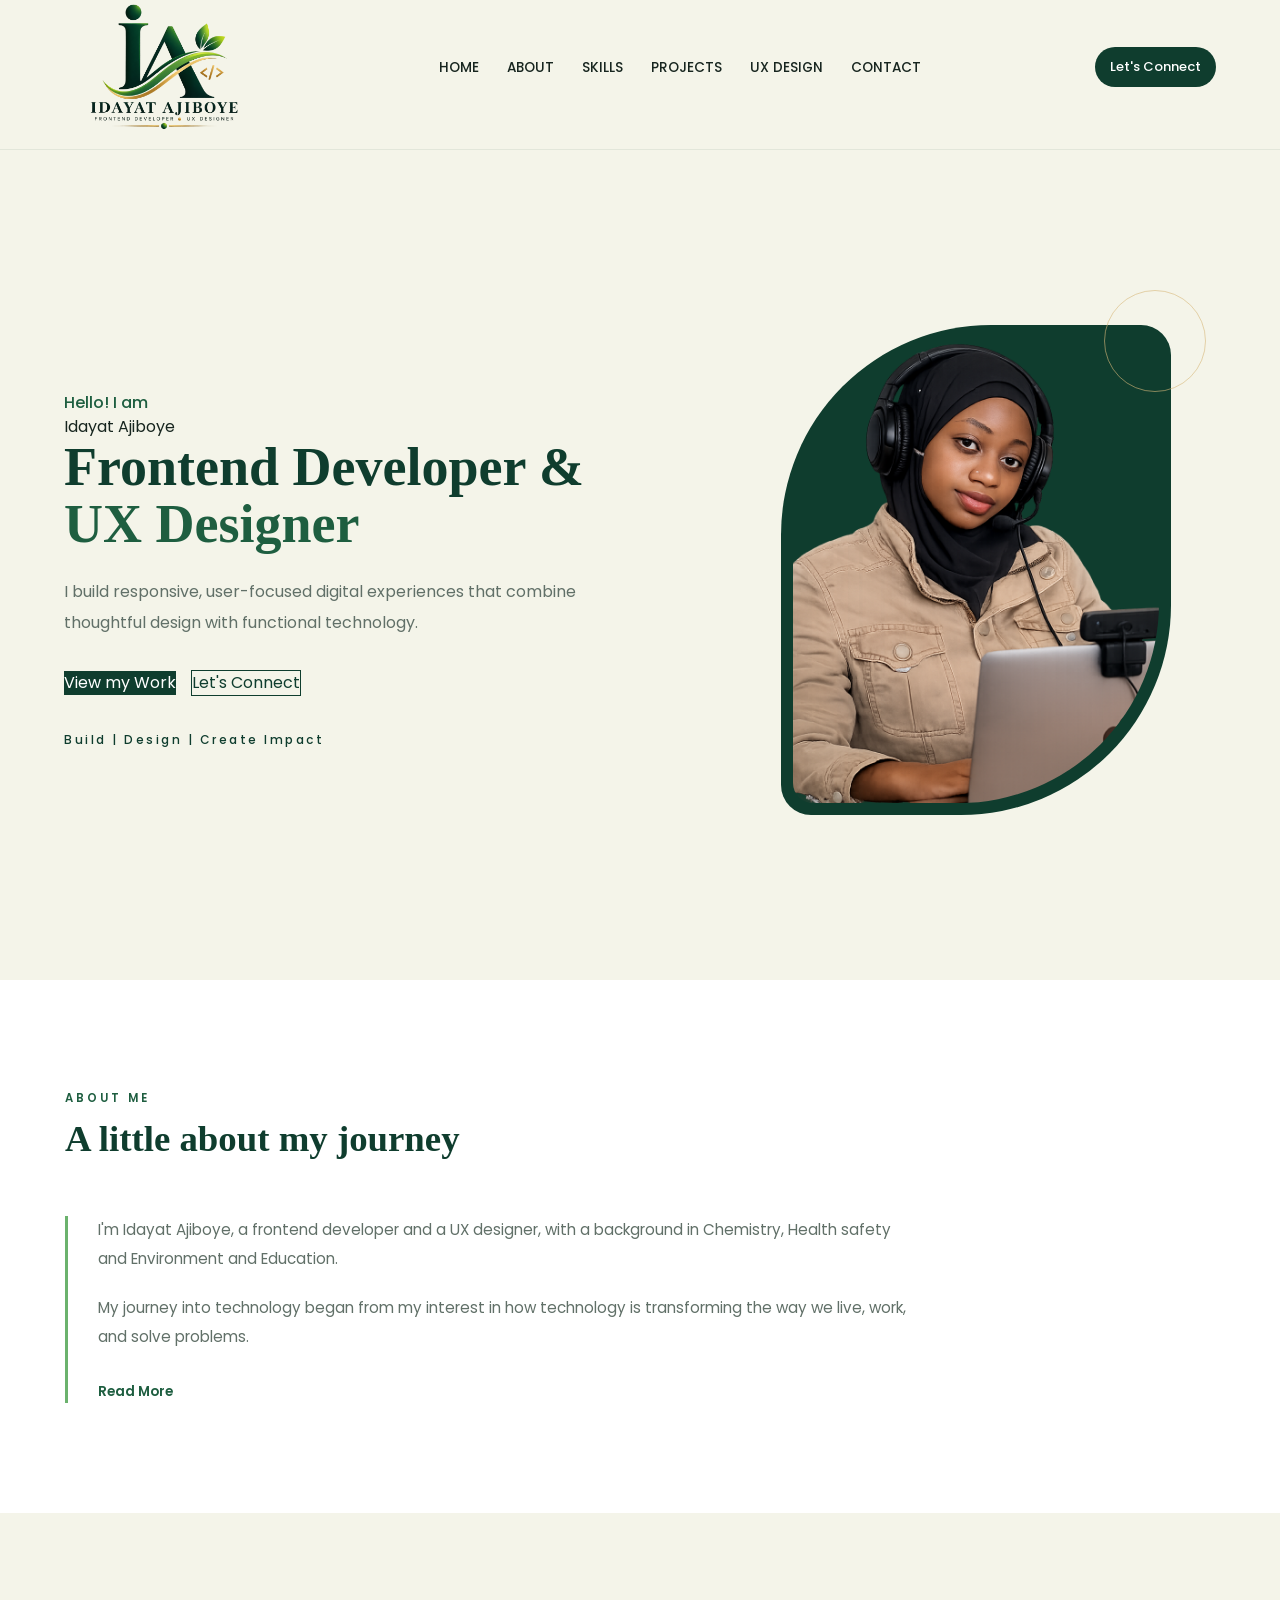
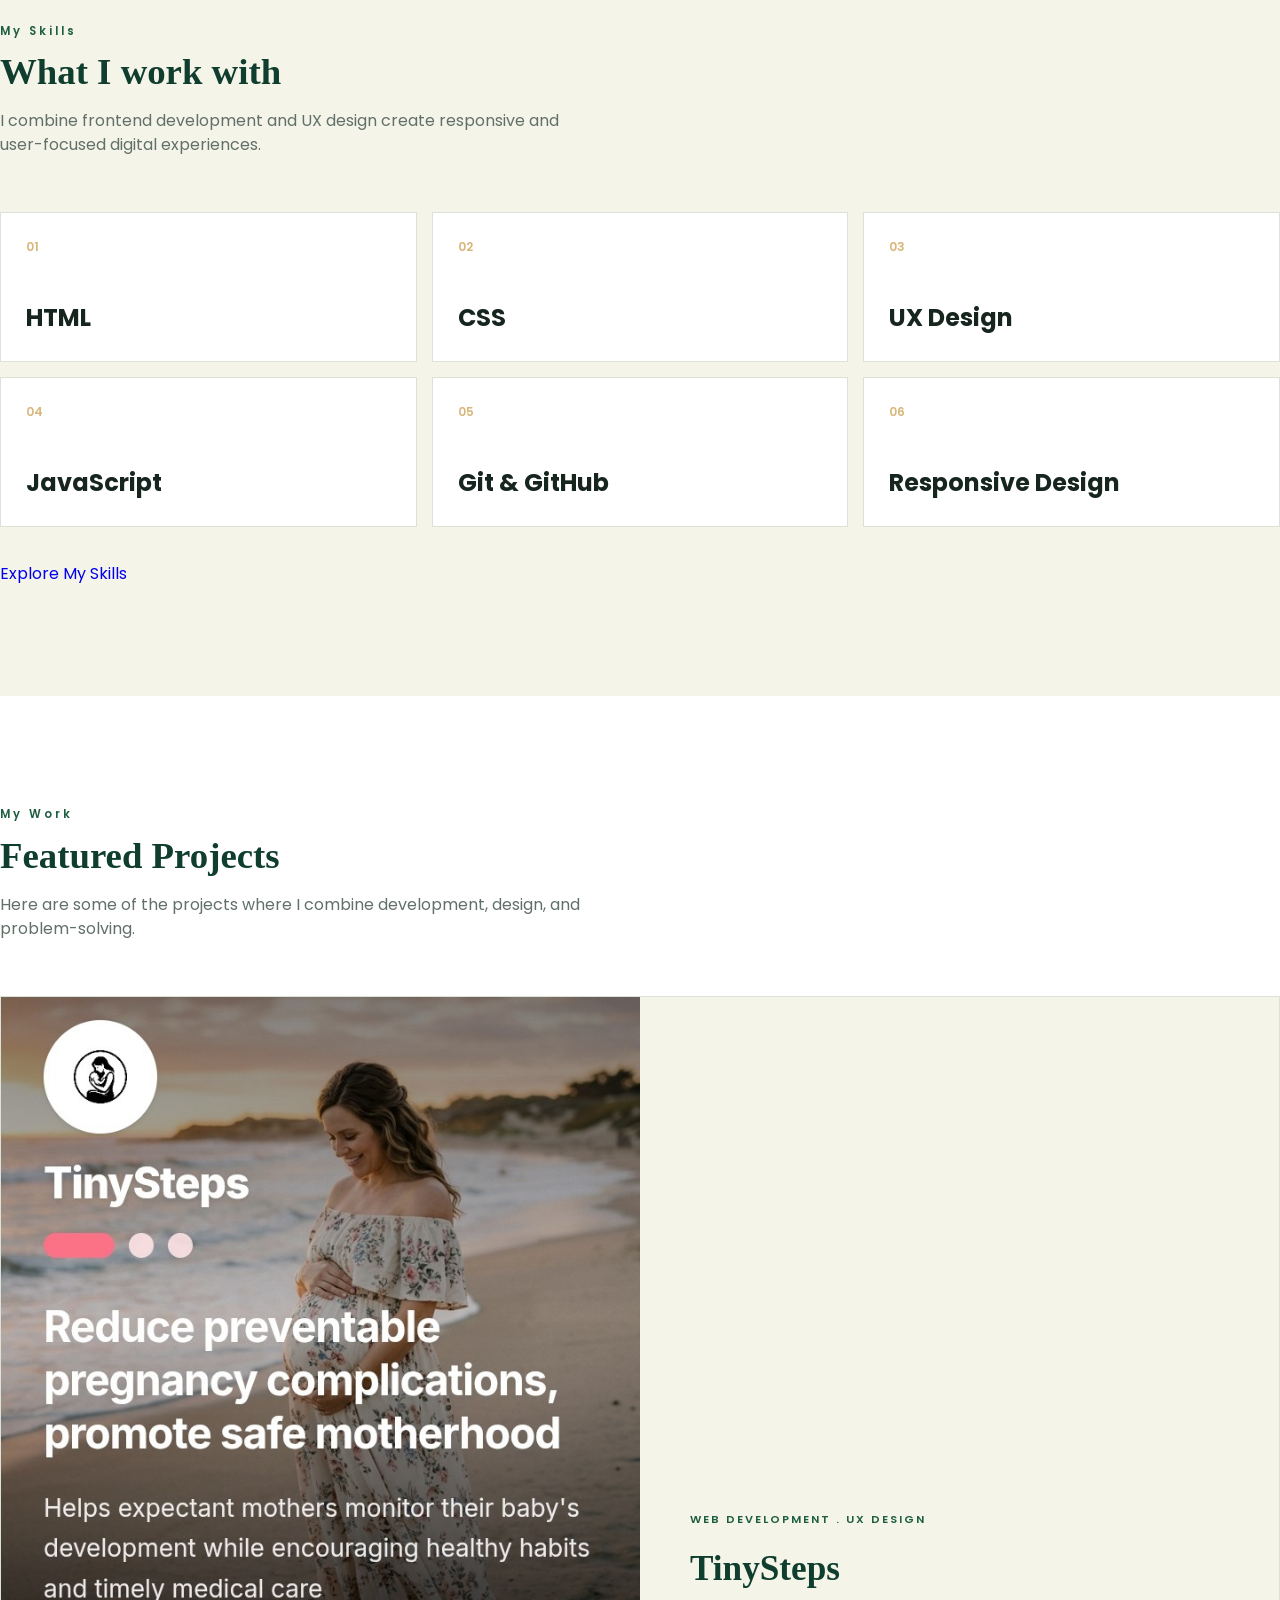
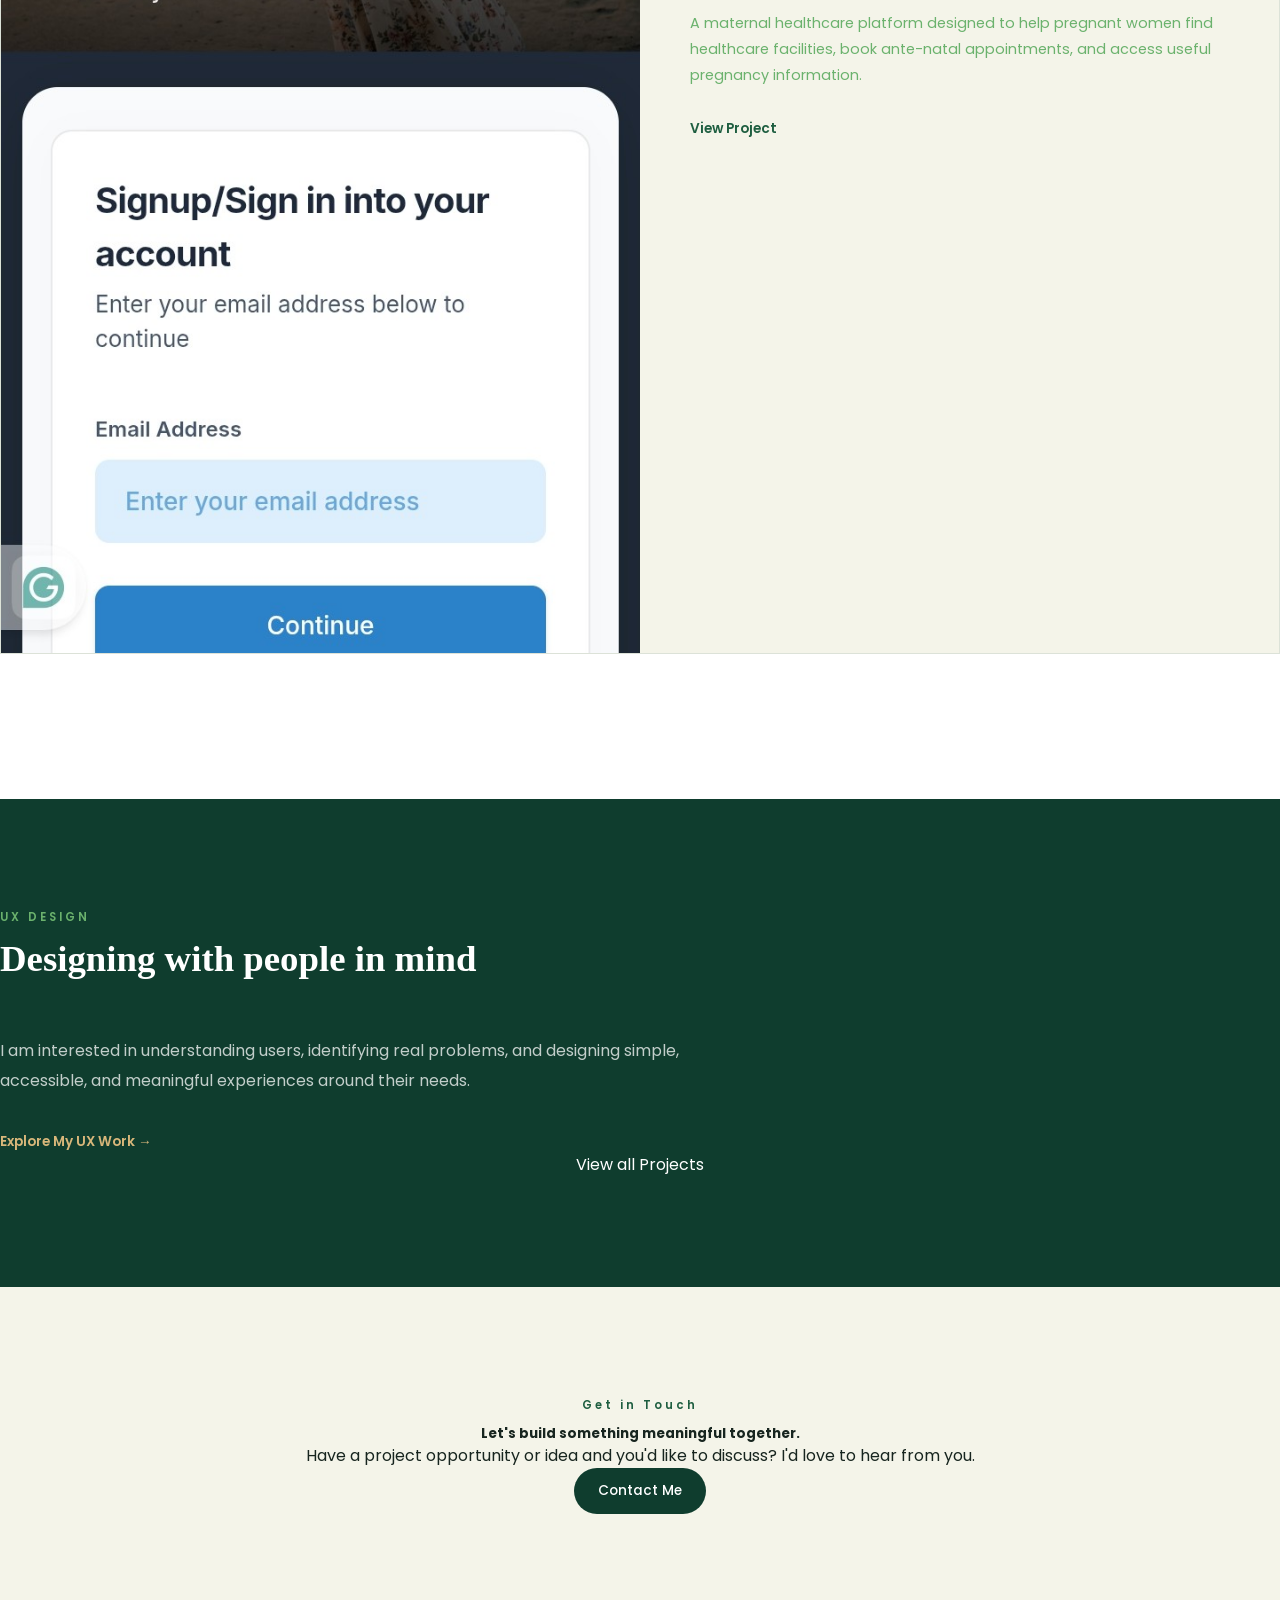
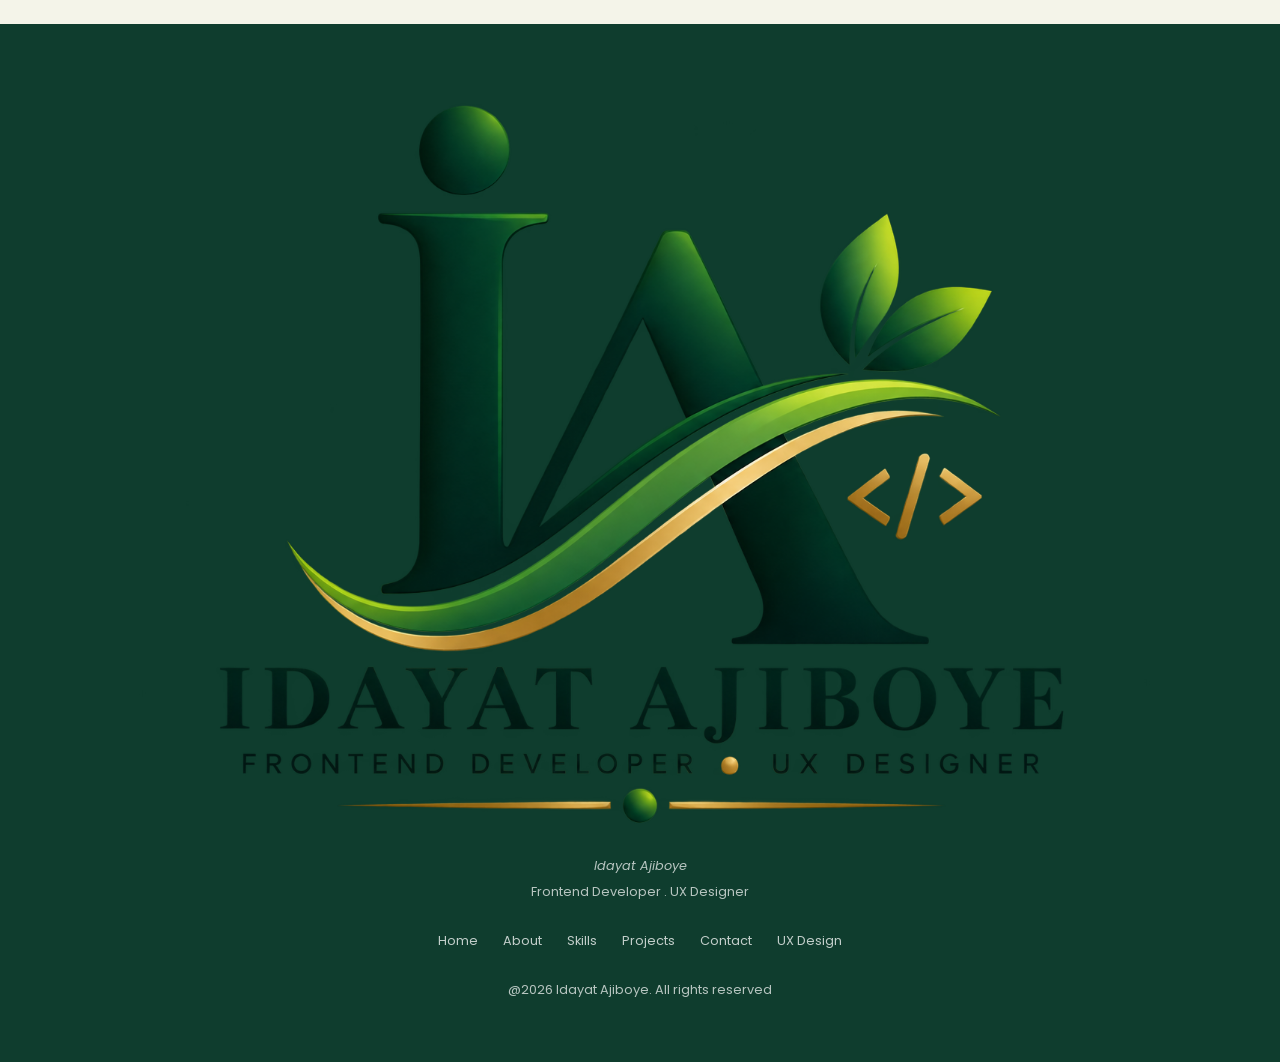
==== index.html @ 7394865a "Add personal portfolio website" ====
<!DOCTYPE html>
<html lang="en">
<head>
    <meta charset="UTF-8">
    <meta name="viewport" content="width=device-width, initial-scale=1.0">
    <title>IDAYAT AJIBOYE</title>
      <link rel="preconnect" href="https://fonts.googleapis.com">
    <link rel="preconnect" href="https://fonts.gstatic.com" crossorigin>

    <link
        href="https://fonts.googleapis.com/css2?family=Playfair+Display:wght@600;700&family=Poppins:wght@300;400;500;600&display=swap"
        rel="stylesheet"
    >
    <link rel="stylesheet" href="index.css">
</head>
<body>
    <!-----------------------header----------------------------------->
    <header class="header">
        <nav class="navbar">
         <img src="images/logoa.png" alt="portfolio logoimage" class="logo">
            <ul class="nav-links">
                <li><a href="#home">HOME</a></li>
                <li><a href="#about">ABOUT</a></li>
                <li><a href="#skills">SKILLS</a></li>
                <li><a href="#projects">PROJECTS</a></li>
                <li><a href="#ux-design">UX DESIGN</a></li>
                <li><a href="#contact">CONTACT</a></li>
            </ul>
            <a href="contact.html" class="nav-button">Let's Connect</a>
    </nav>
    </header>
    <!----------------------------hero section------------------------------->
    <section class="hero" id="hero">
        <div class="hero-content">
            <span class="first">Hello!</span>
            <span class="second">I am </span>
            <p>Idayat <span>Ajiboye</span></p>
            <h1>Frontend Developer & <span>UX Designer</span></h1>
            <p class="hero-description">I build responsive, user-focused digital experiences that combine thoughtful design with functional technology.</p>
            <div class="hero-buttons">
                <a href="projects.html" class="primary-btn">View my Work</a>
                <a href="contact.html" class="secondary-btn">Let's Connect</a>
            </div>
            <p class="brand-statement">Build | Design | Create Impact</p>
        </div>

        <div class="hero-image">
            <div class="image-frame">
                <img src="images/mmm.png" alt="portrait image of Idayat Ajiboye">
            </div>
        </div>
    </section>

    <!---------------------------About section-------------------------->
    <section class="about" id="about">
        <div class="container">
            <div class="section-heading">
                <p class="section-label">ABOUT ME</p>
                <h2>A little about my journey</h2>
            </div>
            <div class="about-content">
                <div class="about-text">
                    <p>I'm Idayat Ajiboye, a frontend developer and a UX designer, with a background in Chemistry, Health safety and Environment and Education.</p>
                    <p>My journey into technology began from my interest in how technology is transforming the way we live, work, and solve problems.</p>
                    <a href="about.html" class="text-link">Read More</a>
                </div>
            </div>
        </div>
    </section>

    <!-------------------------Skills section---------------------------------->
    <section class="skills" id="skills">
        <div class="section-container">
            <div class="section-heading">
                <p class="section-label">My Skills</p>
                <h2>What I work with</h2>
                <p>I combine frontend development and UX design create responsive and user-focused digital experiences.</p>
            </div>
            <div class="skills-list">
                <div class="skills-item">
                    <span>01</span>
                    <h2>HTML</h2>
                </div>
                 <div class="skills-item">
                    <span>02</span>
                    <h2>CSS</h2>
                </div>
                 <div class="skills-item">
                    <span>03</span>
                    <h2>UX Design</h2>
                </div>
                 <div class="skills-item">
                    <span>04</span>
                    <h2>JavaScript</h2>
                </div>
                 <div class="skills-item">
                    <span>05</span>
                    <h2>Git & GitHub</h2>
                </div>
                 <div class="skills-item">
                    <span>06</span>
                    <h2>Responsive Design</h2>
                </div>
            </div>
            <a href="skills.html">Explore My Skills</a>
        </div>
    </section>

    <!----------------------------projects section------------------------------------>
    <section class="project" id="projects">
        <div class="section-container">
            <div class="section-heading">
                <p class="section-label">My Work</p>
                <h2>Featured Projects</h2>
                <p>Here are some of the projects where I combine development, design, and problem-solving.</p>
            </div>
            <div class="project-card">
                <div class="project-image">
                    <span><img src="images/tiny.jpg" alt=""></span>
                </div>
                <div class="project-content">
                    <p class="category-content">WEB DEVELOPMENT . UX DESIGN</p>
                    <h3>TinySteps</h3>
                    <p>A maternal healthcare platform designed to help pregnant women find healthcare facilities, book ante-natal appointments, and access useful pregnancy information.</p>
                    <a href="projects.html" class="text-link">View Project</a>
                </div>
            </div>
        </div>
    </section>

    <section class="ux-preview" id="ux-design">
            <div class="section-container">
                <div class="section-heading">
                    <p class="section-label">
                        UX DESIGN
                    </p>
                    <h2>
                        Designing with people in mind
                    </h2>
                </div>
                <div class="ux-content">
                    <p>
                        I am interested in understanding users, identifying
                        real problems, and designing simple, accessible, and
                        meaningful experiences around their needs.
                    </p>
                    <a href="ux-design.html" class="text-link">
                        Explore My UX Work →
                    </a>
                </div>
            </div>
                <div class="project-btn">
                <a href="projects.html" class="primary-btn">View all Projects</a>
            </div>
        </section>


    <!-------------------------CONTACT SECTION-------------------------------------------------->
      <section class="contact" id="contact">
        <div class="contact-container">
            <div class="contact-contect">
                <h2 class="section-label">Get in Touch</h2>
                <h5>Let's build something meaningful together. </h5>
                <p>Have a project opportunity or idea and you'd like to discuss? I'd love to hear from you.</p>
                <a href="contact.html" class="btn primary-btn">Contact Me</a>
            </div>
        </div>
      </section>

      <!---------------------------footer section------------------------------------->
      <footer class="footer">
        <div class="footer-container">
            <div class="footer-logo">
                <img src="images/logoa.png" alt="">
            </div>
            <p><i>Idayat Ajiboye</i></p>
            <p>Frontend Developer . UX Designer</p>
            <div class="footer-link">
                <a href="#home">Home</a>
                <a href="#about">About</a>
                <a href="#skills">Skills</a>
                <a href="#projects">Projects</a>
                <a href="#contact">Contact</a>
                <a href="#ux-design">UX Design</a>
            </div>
            <p class="copywright">@2026 Idayat Ajiboye. All rights reserved</p>
        </div>
      </footer>

      <!-------------------------java section----------------------------------->
      <script src="script.js"></script>
</body>
</html>
---- index.css ----
/*===========color variables=========*/
@import url('https://fonts.googleapis.com/css2?family=Playfair+Display:wght@600;700&family=Poppins:wght@300;400;500;600&display=swap');

:root {
    --deep-green: #0f3d2e;
    --forest-green: #1e5e40;
    --lime-green: #6bb26d;
    --gold: #d8b77a;
    --cream: #f4f4e9;
    --white: #ffffff;
    --light-text: #617068;
    --dark-text: #17251f;
    --soft-cream: #e9ecdf;
    --border: #dce2d8;
    --heading-font: 'playfair', serif;
    --body-font: 'poppins', sans-serif;
    --transition: 0.3s ease;

}

* {
    margin: 0;
    padding: 0;
    box-sizing: border-box;
}

html {
    scroll-behavior: smooth;
}

body {
    font-family: var(--body-font);
    background-color: var(--cream);
    color: var(--dark-text);
    line-height: 1.5;
}

a {
    text-decoration: none;
}

img {
    max-width: 100%;
    display: block;
}

ul {
    list-style: none;
}

.container {
    width: 90%;
    max-width: 1150px;
    margin: 0 auto;
}

.header {
    width: 100%;
    height: 150px;
    background: var(--cream);
    position: sticky;
    top: 0;
    z-index: 1000;
    margin-bottom: 10px;
    border-bottom: 0.5px solid rgba(15, 61, 46, 0.08);
}

.navbar {
    width: 90%;
    max-width: 1200px;
    min-height: 80px;
    margin: 0 auto;
    display: flex;
    align-items: center;
    justify-content: space-between;
}

.logo {
    font-family: var(--heading-font);
    font-size: 1.5rem;
    font-weight: 500;
    color: var(--deep-green);
    position: relative;
    width: 200px;
}

.logo::after {
    content: "";
    position: absolute;
    width: 28px;
    height: 3px;
    background-color: var(--lime-green);
    bottom: -2px;
    left: 2px;
    border-radius: 10px;
}

.nav-links {
    display: flex;
    align-items: center;
    gap: 28px;
}

.nav-links a {
    color: var(--dark-text);
    font-size: 0.85rem;
    font-weight: 500;
    position: relative;
    transition: var(--transition);
}

.nav-links::after {
    content: "";
    position: absolute;
    width: 0;
    height: 2px;
    background-color: var(--lime-green);
    left: 0;
    bottom: -7px;
    transition: var(--transition);
}

.nav-links a:hover {
      color: var(--forest-green);
}

.nav-links a:hover::after {
    width: 100%;
}

.nav-button {
    background-color: var(--deep-green);
    color: var(--white);
    padding: 10px 15px;
    border-radius: 30px;
    font-size: 0.82rem;
    font-weight: 500;
    transition: var(--transition);
}

.nav-button:hover {
    background-color: var(--forest-green);
    transform: translateY(-2px);
}

.hero {
    width: 90%;
    max-width: 1200px;
    min-height: calc(100vh - 80px);
    margin: 0 auto;
    display: flex;
    align-items: center;
    justify-content: space-between;
    gap: 70px;
    padding: 70px 0;
}

.hero-content {
    flex: 1;
}

.first, .second {
    color: var(--forest-green);
    font-size: 1rem;
    font-weight: 500;
    margin-bottom: 15px;
}

.hero h1 {
    font-family: var(--heading-font);
    font-size: clamp(3.2rem, 6vh, 5.5rem);
    line-height: 1.05;
    color: var(--deep-green);
    margin-bottom: 25px;
}

.hero h1 span {
    display: block;
    color: var(--forest-green);
}

.hero-description {
    max-width: 570px;
    color: var(--light-text);
    font-size: 1rem;
    line-height: 1.9;
    margin-bottom: 32px;
}

.hero-buttons {
      display: flex;
      align-items: center;
      gap: 15px;
      margin-bottom: 35px;
}

.btn {
    display: inline-block;
    padding: 13px 24px;
    border-radius: 30px;
    font-size: 0.85rem;
    font-weight: 500;
    transition: var(--transition);
}

.primary-btn {
    background-color: var(--deep-green);
    color: var(--white);
}

.primary-btn:hover {
    background-color: var(--forest-green);
    transform: translateY(-3px);
}

.secondary-btn {
    border: 1.5px solid var(--deep-green);
    color: var(--deep-green);
    background-color: transparent;
}

.secondary-btn:hover {
    background-color: var(--deep-green);
    color: var(--white);
    transform: translateY(-3px);
}

.brand-statement {
    color: var(--deep-green);
    font-size: 0.75rem;
    font-weight: 500;
    letter-spacing: 2.5px;
}

.brand-statement span {
    color: var(--gold);
    margin: 0 7px;
}

.hero-image {
    flex: 0.8;
    display: flex;
    justify-content: center;
}

.image-frame {
    width: 390px;
    height: 490px;
    background-color: var(--deep-green);
    border-radius: 210px 30px;
    padding: 12px;
    position: relative;
    box-shadow: 0 25px 60px rgba(15, 61, 46, 0.18,);
}

.image-frame::before {
    content: "";
    position: absolute;
    width: 100px;
    height: 100px;
    border: 1px solid var(--gold);
    border-radius: 50%;
    top: -35px;
    right: -35px;
    opacity: 0.6;
}

.image-frame img {
    width: 100%;
    height: 100%;
    object-fit: cover;
    border-radius: 200px 20px;
}

.about, .skills, .project, .ux-preview, .contact {
    padding: 110px 0;
}

.section-heading {
    max-width: 700px;
    margin-bottom: 55px;
}

.section-label {
    color: var(--forest-green);
    font-size: 0.72rem;
    font-weight: 600;
    letter-spacing: 3px;
    margin-bottom: 10px;
}

.section-heading h2 {
    font-family: var(--heading-font);
    color: var(--deep-green);
    font-size: clamp(2.3rem, 4vh, 3.5rem);
    line-height: 1.2;
    margin-bottom: 15px;
}

.section-heading > p:last-child {
    color: var(--light-text);
    max-width: 600px;
}

.about {
    background-color: var(--white);
}

.about-content {
    display: flex;
    max-width: 850px;
}

.about-text {
    border-left: 3px solid var(--lime-green);
    padding-left: 30px;
}

.about-text p {
    color: var(--light-text);
    margin-bottom: 20px;
    font-size: 0.95rem;
    line-height: 1.9;
}

.text-link {
    display: inline-block;
    color: var(--forest-green);
    font-size: 0.85rem;
    font-weight: 600;
    margin-top: 10px;
    transition: var(--transition);
}

.text-link:hover {
    color: var(--lime-green);
    transform: translateX(5px);
}

.skills {
    background-color: var(--cream);
}

.skills-list {
    display: grid;
    grid-template-columns: repeat(3, 1fr);
    gap: 15px;
    margin-bottom: 35px;
}

.skills-item {
    background-color: var(--white);
    min-height: 150px;
    padding: 25px;
    border: 1px solid var(--border);
    display: flex;
    flex-direction: column;
    justify-content: space-between;
    transition: var(--transition);
}

.skills-item span {
    color: var(--gold);
    font-size: 0.75rem;
    font-weight: 600;
}

.skills-item h3 {
    font-family: var(--heading-font);
    color: var(--deep-green);
    font-size: 1.35rem;
}

.skills-item:hover {
    border-color: var(--lime-green);
    transform: translateY(-6px);
    box-shadow: 0 15px 30px rgba(15, 61, 46, 0.08);
}

.project {
    background-color: var(--white);
}

.project-card {
    display: grid;
    grid-template-columns: 1fr 1fr;
    background-color: var(--cream);
    border: 1px solid var(--border);
    overflow: hidden;
    margin-bottom: 35px;
}

.project-image {
    min-height: 350px;
    background-color: var(--deep-green);
    display: flex;
    align-items: center;
    justify-content: center;
    position: relative;
}

.project-image::before {
    content: "";
    width: 200px;
    height: 200px;
    border: 1px solid var(--lime-green);
    border-radius: 50%;
    position: absolute;
}

.project-image span {
    font-family: var(--heading-font);
    font-size: 2rem;
    color: var(--white);
    position: relative;
    z-index: 1;
}

.project-content {
    padding: 50px;
    display: flex;
    flex-direction: column;
    justify-content: center;
}

.project-content h3 {
    font-family: var(--heading-font);
    color: var(--deep-green);
    font-size: 2.2rem;
    margin-bottom: 15px;
}

.category-content {
    color: var(--forest-green);
    font-size: 0.7rem;
    font-weight: 600;
    letter-spacing: 2px;
    margin-bottom: 15px;
}

.project-content > p:not(.category-content) {
    color: var(--lime-green);
    font-size: 0.9rem;
    line-height: 1.8;
    margin-bottom: 20px;
}

.project-btn {
    text-align: center;
}

.contact {
    background-color: var(--cream);
    text-align: center;
}

.contact-content {
    max-width: 750px;
    margin: 0 auto;
}

.category-content .section-label {
    margin-bottom: 15px;
}

.contact-content h2 {
    font-family: var(--heading-font);
    color: var(--deep-green);
    font-size: clamp(2.3rem, 5vh, 4rem);
    line-height: 1.2;
    margin-bottom: 20px;
}
.contact-content p {
    color: var(--light-text);
    max-width: 600px;
    margin: 0 auto 30px;
    line-height: 1.8;
}


.ux-preview {
    background-color: var(--deep-green);

    color: var(--white);
}

.ux-preview .section-label {
    color: var(--lime-green);
}

.ux-preview .section-heading h2 {
    color: var(--white);
}

.ux-content {
    max-width: 750px;
}

.ux-content p {
    color: rgba(255, 255, 255, 0.75);
    font-size: 1rem;
    line-height: 1.9;
    margin-bottom: 25px;
}

.ux-preview .text-link {
    color: var(--gold);
}

.ux-preview .text-link:hover {
    color: var(--lime-green);
}



.footer {
    background-color: var(--deep-green);
    color: var(--white);
    padding: 55px 0 ;
}

.footer-container {
    width: 90%;
    max-width: 1150px;
    margin: 0 auto;
    text-align: center;
}

.footer-logo {
    font-family: var(--heading-font);
    font-size: 2.2rem;
    color: var(--white);
    margin-bottom: 10px;
}

.footer-container > p {
    font-size: 0.8rem;
    color: rgba(255, 255, 255, 0.7);
    margin-bottom: 7px;
}

.footer-link {
    display: flex;
    justify-content: center;
    flex-wrap: wrap;
    gap: 25px;
    margin: 30px 0;
}

.footer-link a {
    color: rgba(255, 255, 255, 0.75);
    font-size: 0.8rem;
    transition: var(--transition);
}

.footer-link a:hover {
    color: var(--gold);
}

.copyright {
    border-top: 1px solid rgba(255, 255, 255, 0.1);
    padding-top: 25px;
    margin-top: 20px;
}



/*============================================
  TABLET RESPONSIVENESS
======================================== */

@media (max-width: 950px) {

    .nav-links {
        gap: 15px;
    }

    .nav-links a {
        font-size: 0.75rem;
    }

    .hero {
        gap: 40px;
    }

    .image-frame {
        width: 330px;
        height: 430px;
    }

    .skills-list {
        grid-template-columns: repeat(2, 1fr);
    }
}


/* ========================================
   16. MOBILE RESPONSIVENESS
======================================== */

@media (max-width: 750px) {

    .navbar {
        min-height: 70px;
    }

    .nav-links {
        display: none;
    }

    .nav-button {
        padding: 9px 15px;
    }


    /* Hero */

    .hero {
        flex-direction: column;
        text-align: center;
        min-height: auto;
        padding: 80px 0;
    }

    .hero-content {
        order: 1;
    }

    .hero-image {
        order: 2;
        margin-top: 30px;
    }

    .hero-description {
        margin-left: auto;
        margin-right: auto;
    }

    .hero-buttons {
        justify-content: center;
        flex-wrap: wrap;
    }

    .brand-statement {
        font-size: 0.68rem;
    }


    /* Sections */

    .about,
    .skills,
    .project,
    .ux-preview,
    .contact{
        padding: 80px 0;
    }


    /* Skills */

    .skills-list {
        grid-template-columns: 1fr;
    }


    /* Project */

    .project-card {
        grid-template-columns: 1fr;
    }

    .project-image {
        min-height: 250px;
    }

    .project-content {
        padding: 35px 25px;
    }
}


/* ========================================
   17. SMALL PHONES
======================================== */

@media (max-width: 450px) {

    .hero h1 {
        font-size: 2.8rem;
    }

    .hero-buttons {
        flex-direction: column;
    }

    .btn {
        width: 210px;

        text-align: center;
    }

    .image-frame {
        width: 280px;
        height: 360px;
    }

    .section-heading h2 {
        font-size: 2.2rem;
    }

    .project-content h3 {
        font-size: 1.8rem;
    }
}

/* ========================================
   18. PAGE HERO
======================================== */

.page-hero {
    padding: 120px 0 100px;
    background-color: var(--cream);
}

.page-hero h1 {
    max-width: 850px;

    font-family: var(--heading-font);
    color: var(--deep-green);

    font-size: clamp(3rem, 6vw, 5.5rem);
    line-height: 1.1;

    margin-bottom: 25px;
}

.page-hero h1 span {
    display: block;
    color: var(--forest-green);
}

.page-hero > .section-container > p:last-child {
    max-width: 700px;

    color: var(--light-text);

    font-size: 1rem;
    line-height: 1.9;
}


/* ========================================
   19. ABOUT PAGE
======================================== */

.about-story,
.beyond-tech {
    padding: 110px 0;
    background-color: var(--white);
}

.tech-journey,
.career-direction {
    padding: 110px 0;
    background-color: var(--cream);
}

.what-i-do {
    padding: 110px 0;
    background-color: var(--soft-cream);
}


/* Two-column layout */

.two-column-layout {
    display: grid;
    grid-template-columns: 0.8fr 1.2fr;

    gap: 100px;
}

.story-heading h2 {
    font-family: var(--heading-font);

    color: var(--deep-green);

    font-size: clamp(2.2rem, 4vw, 3.5rem);

    line-height: 1.2;
}

.story-content p,
.journey-content p {
    color: var(--light-text);

    font-size: 0.95rem;
    line-height: 1.9;

    margin-bottom: 22px;
}

.journey-content {
    max-width: 800px;
}


/* What I do */

.what-i-do-grid {
    display: grid;

    grid-template-columns: repeat(3, 1fr);

    gap: 20px;
}

.what-i-do-card {
    background-color: var(--white);

    padding: 35px;

    min-height: 290px;

    border: 1px solid var(--border);

    transition: var(--transition);
}

.what-i-do-card span {
    display: inline-block;

    color: var(--gold);

    font-size: 0.75rem;
    font-weight: 600;

    margin-bottom: 50px;
}

.what-i-do-card h3 {
    font-family: var(--heading-font);

    color: var(--deep-green);

    font-size: 1.5rem;

    margin-bottom: 15px;
}

.what-i-do-card p {
    color: var(--light-text);

    font-size: 0.85rem;

    line-height: 1.8;
}

.what-i-do-card:hover {
    transform: translateY(-7px);

    border-color: var(--lime-green);

    box-shadow: 0 18px 35px rgba(15, 61, 46, 0.08);
}


/* Career direction */

.career-content {
    max-width: 850px;
}

.career-content h2 {
    font-family: var(--heading-font);

    color: var(--deep-green);

    font-size: clamp(2.5rem, 5vw, 4.5rem);

    line-height: 1.15;

    margin-bottom: 25px;
}

.career-content h2 span {
    display: block;
    color: var(--forest-green);
}

.career-content > p:not(.section-label) {
    max-width: 700px;

    color: var(--light-text);

    line-height: 1.9;

    margin-bottom: 35px;
}

.career-buttons {
    display: flex;
    gap: 15px;
}


/* ========================================
   ABOUT PAGE RESPONSIVENESS
======================================== */

@media (max-width: 850px) {

    .two-column-layout {
        grid-template-columns: 1fr;

        gap: 40px;
    }

    .what-i-do-grid {
        grid-template-columns: 1fr;
    }

    .what-i-do-card {
        min-height: auto;
    }

    .what-i-do-card span {
        margin-bottom: 30px;
    }
}


@media (max-width: 750px) {

    .page-hero {
        padding: 90px 0 70px;
    }

    .about-story,
    .beyond-tech,
    .tech-journey,
    .career-direction,
    .what-i-do {
        padding: 80px 0;
    }

    .career-buttons {
        flex-wrap: wrap;
    }
}


@media (max-width: 450px) {

    .career-buttons {
        flex-direction: column;
    }

    .career-buttons .btn {
        width: 210px;
        text-align: center;
    }
}


/* ========================================
   SKILLS PAGE
======================================== */

.skills-detail-section,
.tools-section {
    padding: 110px 0;
    background-color: var(--white);
}

.skills-ux-section,
.skills-cta {
    padding: 110px 0;
    background-color: var(--cream);
}

.strengths-section {
    padding: 110px 0;
    background-color: var(--soft-cream);
}


/* Detailed Skills */

.detailed-skills-grid {
    display: grid;
    grid-template-columns: repeat(2, 1fr);
    gap: 20px;
}

.detailed-skill-card {
    background-color: var(--cream);
    border: 1px solid var(--border);
    padding: 40px;
    min-height: 250px;
    transition: var(--transition);
}

.skill-number {
    color: var(--gold);
    font-size: 0.8rem;
    font-weight: 600;
    margin-bottom: 45px;
}

.detailed-skill-card h3 {
    font-family: var(--heading-font);
    color: var(--deep-green);
    font-size: 1.8rem;
    margin-bottom: 15px;
}

.detailed-skill-card p {
    color: var(--light-text);
    font-size: 0.9rem;
    line-height: 1.8;
}

.detailed-skill-card:hover {
    transform: translateY(-7px);
    border-color: var(--lime-green);
    box-shadow: 0 18px 35px rgba(15, 61, 46, 0.08);
}


/* Tools */

.tools-list {
    display: flex;
    flex-wrap: wrap;
    gap: 15px;
}

.tool-item {
    padding: 14px 25px;
    background-color: var(--cream);
    border: 1px solid var(--border);
    color: var(--deep-green);
    font-size: 0.85rem;
    font-weight: 500;
    transition: var(--transition);
}

.tool-item:hover {
    background-color: var(--deep-green);
    color: var(--white);
    border-color: var(--deep-green);
}


/* Strengths */

.strengths-grid {
    display: grid;
    grid-template-columns: repeat(2, 1fr);
    gap: 20px;
}

.strength-item {
    padding: 35px;
    background-color: var(--white);
    border-left: 3px solid var(--lime-green);
}

.strength-item h3 {
    font-family: var(--heading-font);
    color: var(--deep-green);
    font-size: 1.5rem;
    margin-bottom: 12px;
}

.strength-item p {
    color: var(--light-text);
    font-size: 0.9rem;
    line-height: 1.8;
}


/* ========================================
   SKILLS PAGE RESPONSIVENESS
======================================== */

@media (max-width: 750px) {

    .skills-detail-section,
    .skills-ux-section,
    .tools-section,
    .strengths-section,
    .skills-cta {
        padding: 80px 0;
    }

    .detailed-skills-grid,
    .strengths-grid {
        grid-template-columns: 1fr;
    }

    .detailed-skill-card {
        min-height: auto;
        padding: 30px;
    }

    .skill-number {
        margin-bottom: 30px;
    }
}


@media (max-width: 450px) {

    .tool-item {
        width: 100%;
        text-align: center;
    }
}


/* ========================================
   PROJECTS PAGE
======================================== */

.featured-project-section,
.more-projects-section {
    padding: 110px 0;
    background-color: var(--white);
}

.project-process-section,
.projects-cta {
    padding: 110px 0;
    background-color: var(--cream);
}


/* Featured project */

.featured-project {
    display: grid;
    grid-template-columns: 1fr 1fr;
    gap: 70px;
    align-items: start;
}


/* Project image */

.featured-project-image {
    min-height: 500px;
    background-color: var(--soft-cream);
    border: 1px solid var(--border);
    overflow: hidden;
}

.featured-project-image img {
    width: 100%;
    height: 100%;
    min-height: 500px;
    object-fit: cover;
    display: block;
}


/* Project content */

.project-category {
    color: var(--forest-green);
    font-size: 0.7rem;
    font-weight: 600;
    letter-spacing: 1px;
    margin-bottom: 15px;
}

.featured-project-content h2 {
    font-family: var(--heading-font);
    color: var(--deep-green);
    font-size: clamp(2.3rem, 4vw, 3.5rem);
    margin-bottom: 20px;
}

.featured-project-content > p {
    color: var(--light-text);
    font-size: 0.95rem;
    line-height: 1.9;
    margin-bottom: 18px;
}


/* Project information */

.project-info-grid {
    display: grid;
    grid-template-columns: 1fr 1fr;
    gap: 20px;
    margin: 35px 0;
}

.project-info {
    padding-top: 15px;
    border-top: 1px solid var(--border);
}

.project-info span {
    display: block;
    color: var(--gold);
    font-size: 0.65rem;
    font-weight: 600;
    letter-spacing: 1px;
    margin-bottom: 8px;
}

.project-info p {
    color: var(--deep-green);
    font-size: 0.85rem;
    font-weight: 500;
}


/* Project features */

.project-features {
    margin-bottom: 35px;
}

.project-features h3 {
    font-family: var(--heading-font);
    color: var(--deep-green);
    font-size: 1.4rem;
    margin-bottom: 15px;
}

.project-features ul {
    padding-left: 20px;
}

.project-features li {
    color: var(--light-text);
    font-size: 0.9rem;
    line-height: 1.9;
}


/* Project buttons */

.project-buttons {
    display: flex;
    gap: 15px;
    flex-wrap: wrap;
}


/* Project process */

.process-grid {
    display: grid;
    grid-template-columns: repeat(4, 1fr);
    gap: 20px;
}

.process-item {
    padding: 30px;
    border-top: 2px solid var(--lime-green);
}

.process-item span {
    display: inline-block;
    color: var(--gold);
    font-size: 0.75rem;
    font-weight: 600;
    margin-bottom: 35px;
}

.process-item h3 {
    font-family: var(--heading-font);
    color: var(--deep-green);
    font-size: 1.4rem;
    margin-bottom: 12px;
}

.process-item p {
    color: var(--light-text);
    font-size: 0.85rem;
    line-height: 1.8;
}


/* More projects */

.more-projects-grid {
    display: grid;
    grid-template-columns: repeat(3, 1fr);
    gap: 20px;
}

.coming-soon-project {
    padding: 40px 30px;
    min-height: 250px;
    background-color: var(--soft-cream);
    border: 1px solid var(--border);
    transition: var(--transition);
}

.coming-soon-project:hover {
    transform: translateY(-7px);
    border-color: var(--lime-green);
}

.coming-soon-project span {
    display: inline-block;
    color: var(--gold);
    font-size: 0.65rem;
    font-weight: 600;
    letter-spacing: 1px;
    margin-bottom: 50px;
}

.coming-soon-project h3 {
    font-family: var(--heading-font);
    color: var(--deep-green);
    font-size: 1.6rem;
    margin-bottom: 12px;
}

.coming-soon-project p {
    color: var(--light-text);
    font-size: 0.85rem;
    line-height: 1.8;
}


/* ========================================
   PROJECTS PAGE RESPONSIVENESS
======================================== */

@media (max-width: 900px) {

    .featured-project {
        grid-template-columns: 1fr;
        gap: 40px;
    }

    .featured-project-image {
        min-height: 400px;
    }

    .featured-project-image img {
        min-height: 400px;
    }

    .process-grid {
        grid-template-columns: repeat(2, 1fr);
    }
}


@media (max-width: 750px) {

    .featured-project-section,
    .project-process-section,
    .more-projects-section,
    .projects-cta {
        padding: 80px 0;
    }

    .more-projects-grid {
        grid-template-columns: 1fr;
    }
}


@media (max-width: 500px) {

    .project-info-grid {
        grid-template-columns: 1fr;
    }

    .process-grid {
        grid-template-columns: 1fr;
    }

    .featured-project-image,
    .featured-project-image img {
        min-height: 280px;
    }
}

/* ========================================
   UX DESIGN PAGE
======================================== */

.ux-journey-section,
.ux-tools-section {
    padding: 110px 0;
    background-color: var(--white);
}

.design-process-section,
.ux-cta-section {
    padding: 110px 0;
    background-color: var(--cream);
}

.ux-skills-section,
.ux-work-section {
    padding: 110px 0;
    background-color: var(--soft-cream);
}


/* UX Design Process */

.ux-process-grid {
    display: grid;
    grid-template-columns: repeat(5, 1fr);
    gap: 15px;
}

.ux-process-item {
    padding: 25px;
    border-top: 2px solid var(--lime-green);
}

.ux-process-item span {
    display: inline-block;
    color: var(--gold);
    font-size: 0.75rem;
    font-weight: 600;
    margin-bottom: 30px;
}

.ux-process-item h3 {
    font-family: var(--heading-font);
    color: var(--deep-green);
    font-size: 1.35rem;
    margin-bottom: 12px;
}

.ux-process-item p {
    color: var(--light-text);
    font-size: 0.82rem;
    line-height: 1.8;
}


/* UX Skills */

.ux-skills-grid {
    display: grid;
    grid-template-columns: repeat(3, 1fr);
    gap: 20px;
}

.ux-skill-card {
    background-color: var(--white);
    padding: 30px;
    border: 1px solid var(--border);
    transition: var(--transition);
}

.ux-skill-card:hover {
    transform: translateY(-7px);
    border-color: var(--lime-green);
    box-shadow: 0 18px 35px rgba(15, 61, 46, 0.08);
}

.ux-skill-card h3 {
    font-family: var(--heading-font);
    color: var(--deep-green);
    font-size: 1.4rem;
    margin-bottom: 12px;
}

.ux-skill-card p {
    color: var(--light-text);
    font-size: 0.85rem;
    line-height: 1.8;
}


/* UX Work */

.ux-work-grid {
    display: grid;
    grid-template-columns: repeat(2, 1fr);
    gap: 20px;
}

.ux-coming-soon {
    min-height: 280px;
    padding: 40px 30px;
    background-color: var(--white);
    border: 1px solid var(--border);
    transition: var(--transition);
}

.ux-coming-soon:hover {
    transform: translateY(-7px);
    border-color: var(--lime-green);
}

.ux-coming-soon span {
    display: inline-block;
    color: var(--gold);
    font-size: 0.65rem;
    font-weight: 600;
    letter-spacing: 1px;
    margin-bottom: 55px;
}

.ux-coming-soon h3 {
    font-family: var(--heading-font);
    color: var(--deep-green);
    font-size: 1.6rem;
    margin-bottom: 12px;
}

.ux-coming-soon p {
    color: var(--light-text);
    font-size: 0.85rem;
    line-height: 1.8;
}


/* ========================================
   UX PAGE RESPONSIVENESS
======================================== */

@media (max-width: 1000px) {

    .ux-process-grid {
        grid-template-columns: repeat(3, 1fr);
    }

    .ux-skills-grid {
        grid-template-columns: repeat(2, 1fr);
    }
}


@media (max-width: 750px) {

    .ux-journey-section,
    .design-process-section,
    .ux-skills-section,
    .ux-tools-section,
    .ux-work-section,
    .ux-cta-section {
        padding: 80px 0;
    }

    .ux-process-grid {
        grid-template-columns: repeat(2, 1fr);
    }

    .ux-skills-grid,
    .ux-work-grid {
        grid-template-columns: 1fr;
    }
}


@media (max-width: 500px) {

    .ux-process-grid {
        grid-template-columns: 1fr;
    }
}


/* ========================================
   CONTACT PAGE
======================================== */

.contact-section {
    padding: 110px 0;
    background-color: var(--white);
}

.contact-cta {
    padding: 110px 0;
    background-color: var(--cream);
}


/* Contact layout */

.contact-layout {
    display: grid;
    grid-template-columns: 0.8fr 1.2fr;
    gap: 100px;
}


/* Contact information */

.contact-information h2 {
    font-family: var(--heading-font);
    color: var(--deep-green);
    font-size: clamp(2.3rem, 4vw, 3.5rem);
    line-height: 1.2;
    margin-bottom: 20px;
}

.contact-intro {
    max-width: 500px;
    color: var(--light-text);
    font-size: 0.9rem;
    line-height: 1.9;
    margin-bottom: 45px;
}


/* Contact items */

.contact-item {
    padding: 20px 0;
    border-top: 1px solid var(--border);
}

.contact-item span,
.contact-socials > span {
    display: block;
    color: var(--gold);
    font-size: 0.65rem;
    font-weight: 600;
    letter-spacing: 1px;
    margin-bottom: 10px;
}

.contact-item a,
.contact-item p {
    color: var(--deep-green);
    font-size: 0.9rem;
    text-decoration: none;
}

.contact-item a:hover {
    color: var(--forest-green);
}


/* Social links */

.contact-socials {
    padding-top: 25px;
}

.social-links {
    display: flex;
    gap: 25px;
}

.social-links a {
    color: var(--deep-green);
    font-size: 0.85rem;
    text-decoration: none;
    border-bottom: 1px solid var(--deep-green);
    padding-bottom: 4px;
}

.social-links a:hover {
    color: var(--forest-green);
    border-color: var(--forest-green);
}


/* Contact form */

.contact-form-container {
    background-color: var(--cream);
    padding: 45px;
    border: 1px solid var(--border);
}

.contact-form {
    display: flex;
    flex-direction: column;
    gap: 25px;
}

.form-group {
    display: flex;
    flex-direction: column;
    gap: 9px;
}

.form-group label {
    color: var(--deep-green);
    font-size: 0.75rem;
    font-weight: 500;
}

.form-group input,
.form-group textarea {
    width: 100%;
    padding: 15px 16px;
    background-color: var(--white);
    border: 1px solid var(--border);
    outline: none;
    color: var(--deep-green);
    font-family: inherit;
    font-size: 0.85rem;
    transition: var(--transition);
}

.form-group textarea {
    resize: vertical;
}

.form-group input:focus,
.form-group textarea:focus {
    border-color: var(--forest-green);
}

.form-group input::placeholder,
.form-group textarea::placeholder {
    color: #999;
}


/* Final CTA */

.contact-cta {
    text-align: center;
}

.contact-cta .section-label {
    margin-bottom: 20px;
}

.contact-cta h2 {
    max-width: 850px;
    margin: 0 auto 35px;
    font-family: var(--heading-font);
    color: var(--deep-green);
    font-size: clamp(2.5rem, 5vw, 4.5rem);
    line-height: 1.15;
}

.contact-cta h2 span {
    display: block;
    color: var(--forest-green);
}


/* ========================================
   CONTACT RESPONSIVENESS
======================================== */

@media (max-width: 850px) {
    .contact-layout {
        grid-template-columns: 1fr;
        gap: 60px;
    }
}


@media (max-width: 750px) {
    .contact-section,
    .contact-cta {
        padding: 80px 0;
    }

    .contact-form-container {
        padding: 30px;
    }
}


@media (max-width: 450px) {

    .contact-form-container {
        padding: 20px;
    }

    .social-links {
        flex-direction: column;
        gap: 15px;
    }
}
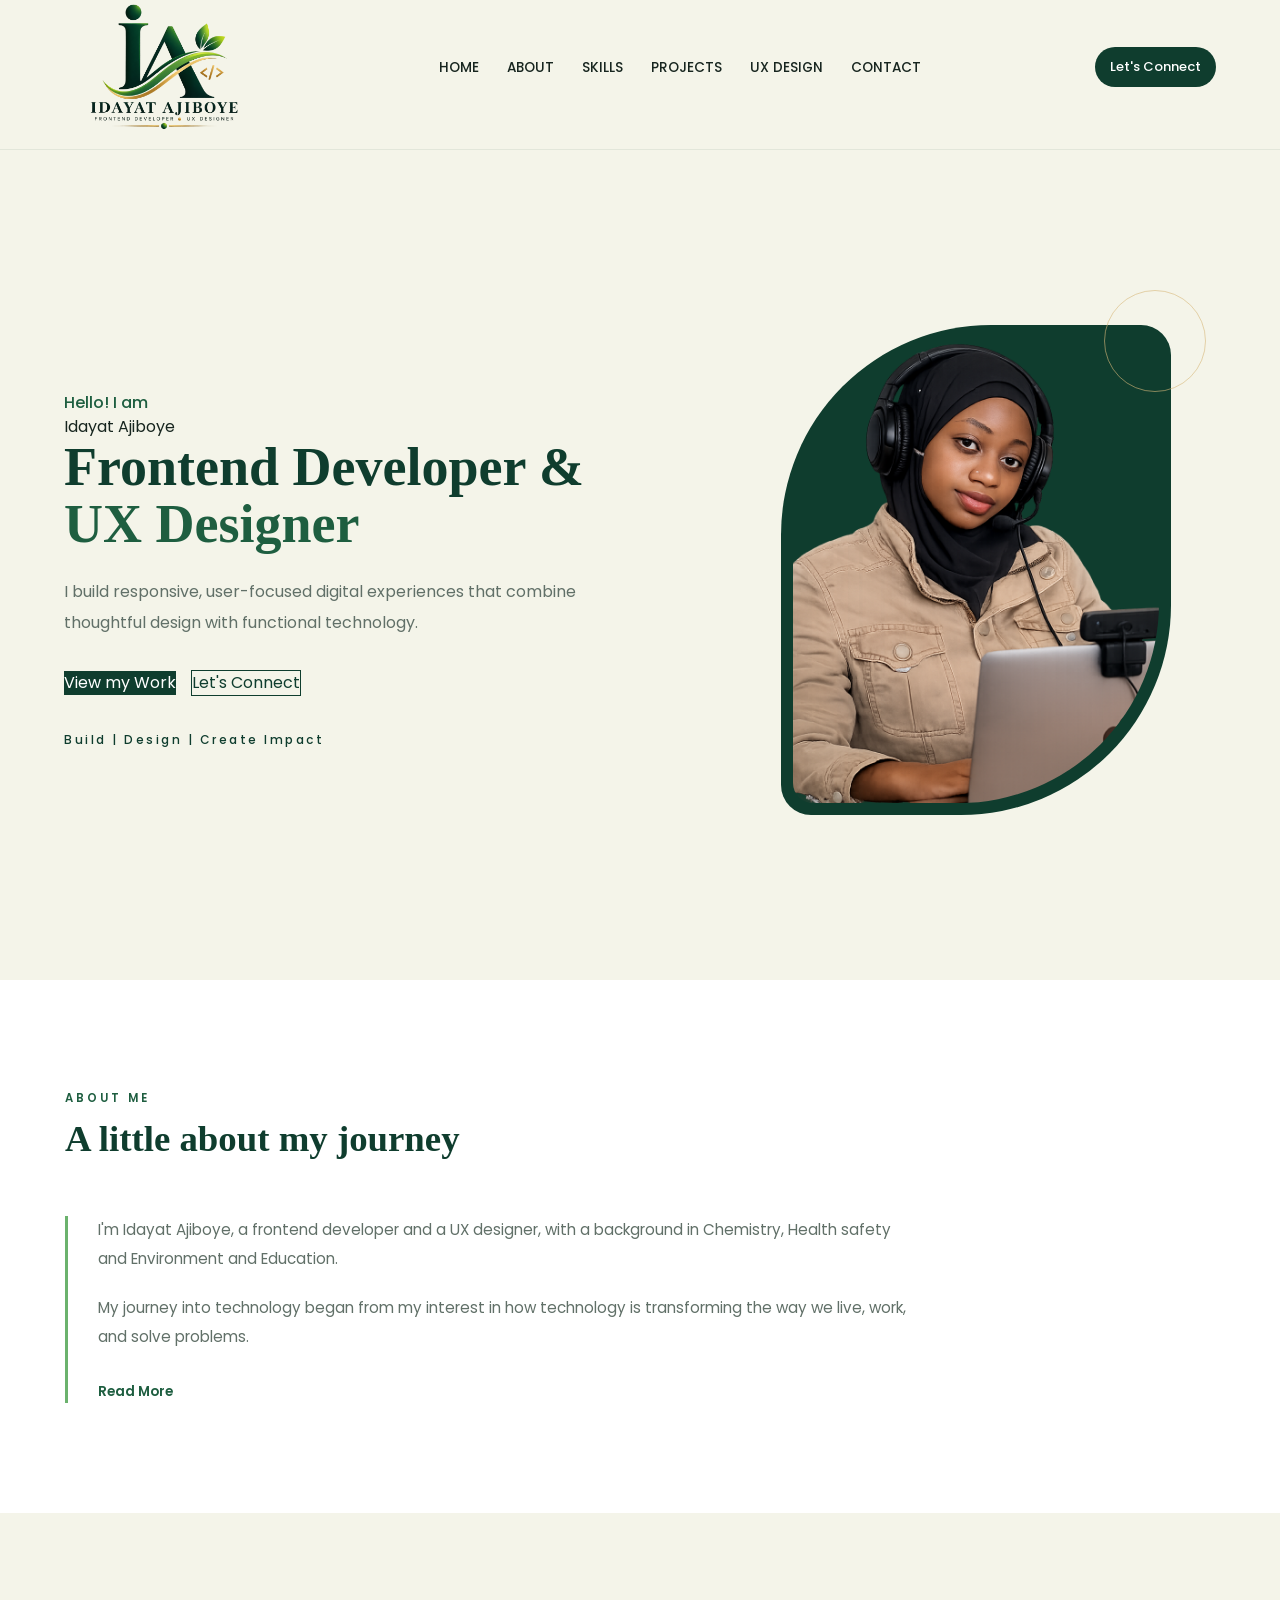
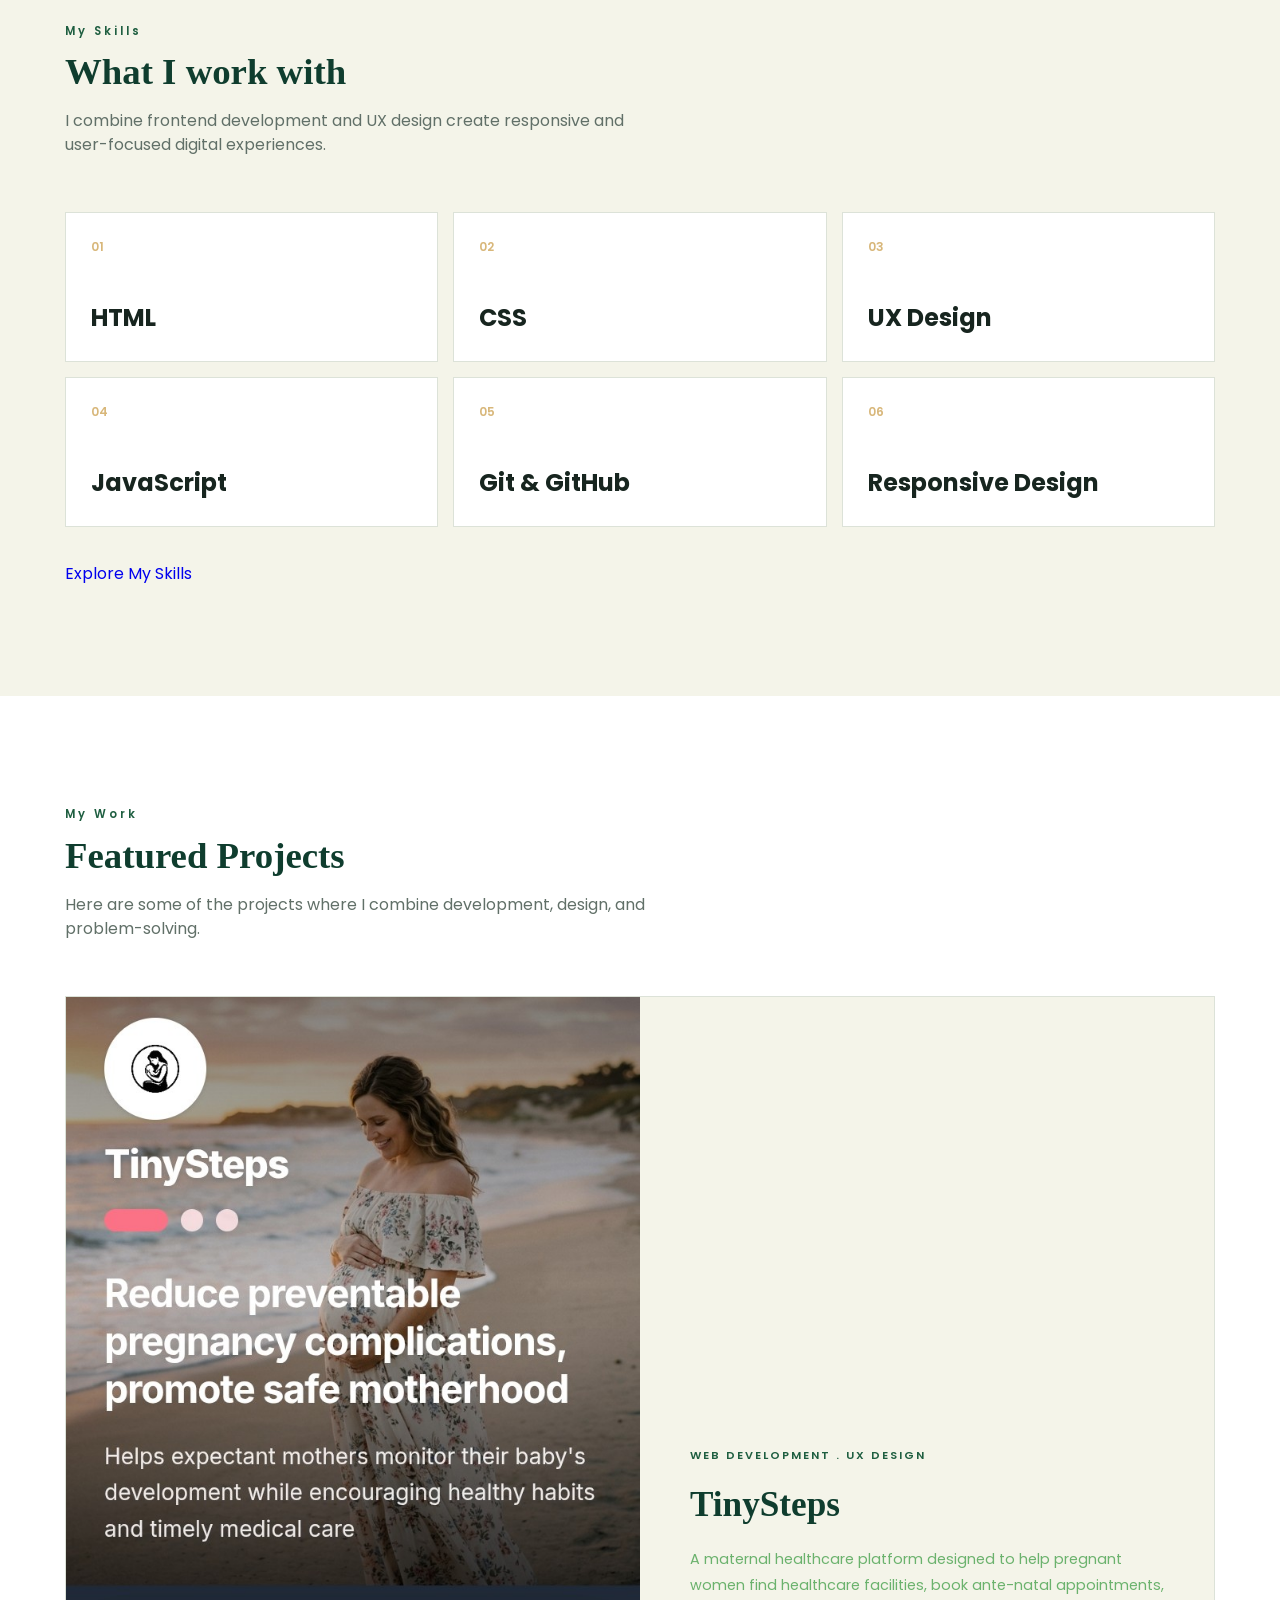
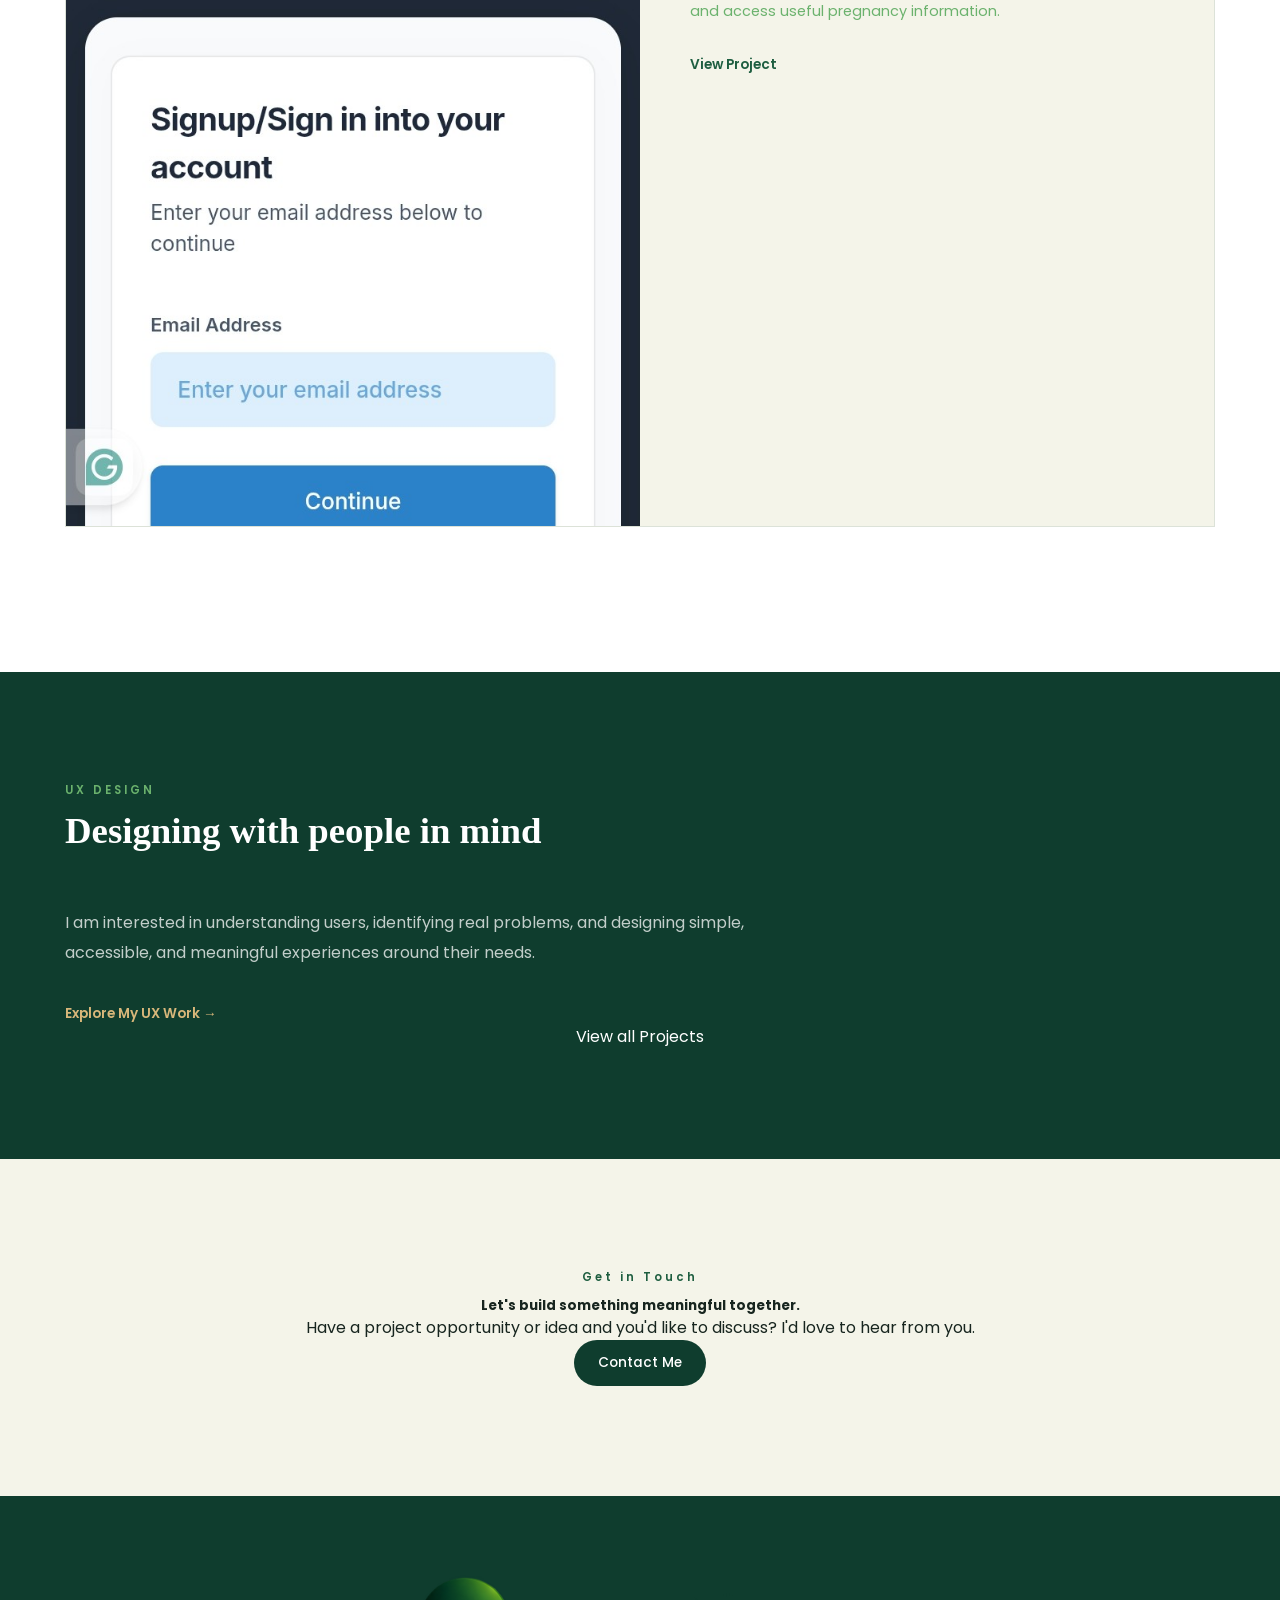
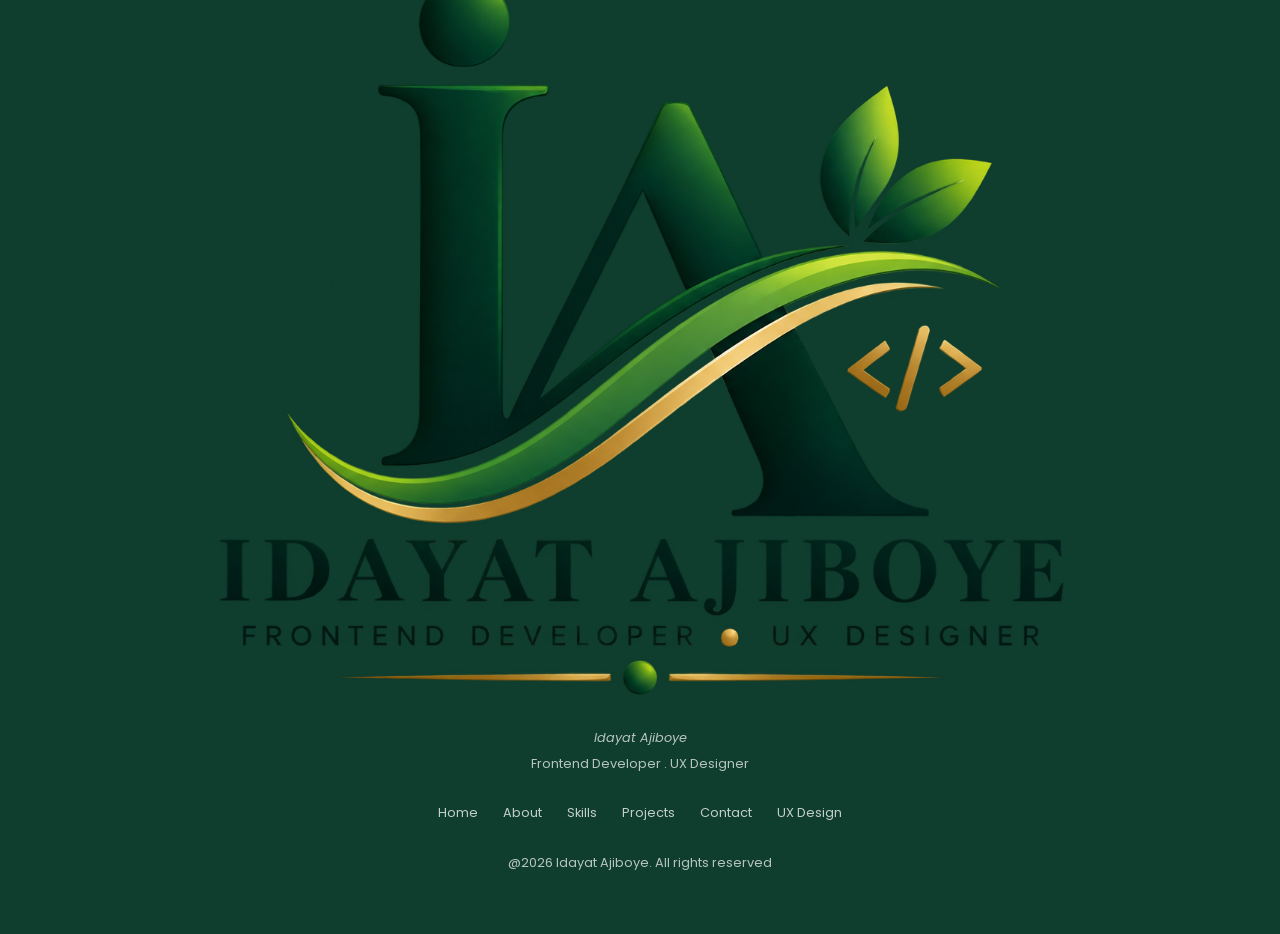
==== commit e671380d: "improve page spacing and layout" ====
--- a/index.html
+++ b/index.html
@@ -70,7 +70,7 @@
 
     <!-------------------------Skills section---------------------------------->
     <section class="skills" id="skills">
-        <div class="section-container">
+        <div class="container">
             <div class="section-heading">
                 <p class="section-label">My Skills</p>
                 <h2>What I work with</h2>
@@ -108,7 +108,7 @@
 
     <!----------------------------projects section------------------------------------>
     <section class="project" id="projects">
-        <div class="section-container">
+        <div class="container">
             <div class="section-heading">
                 <p class="section-label">My Work</p>
                 <h2>Featured Projects</h2>
@@ -129,7 +129,7 @@
     </section>
 
     <section class="ux-preview" id="ux-design">
-            <div class="section-container">
+            <div class="container">
                 <div class="section-heading">
                     <p class="section-label">
                         UX DESIGN
